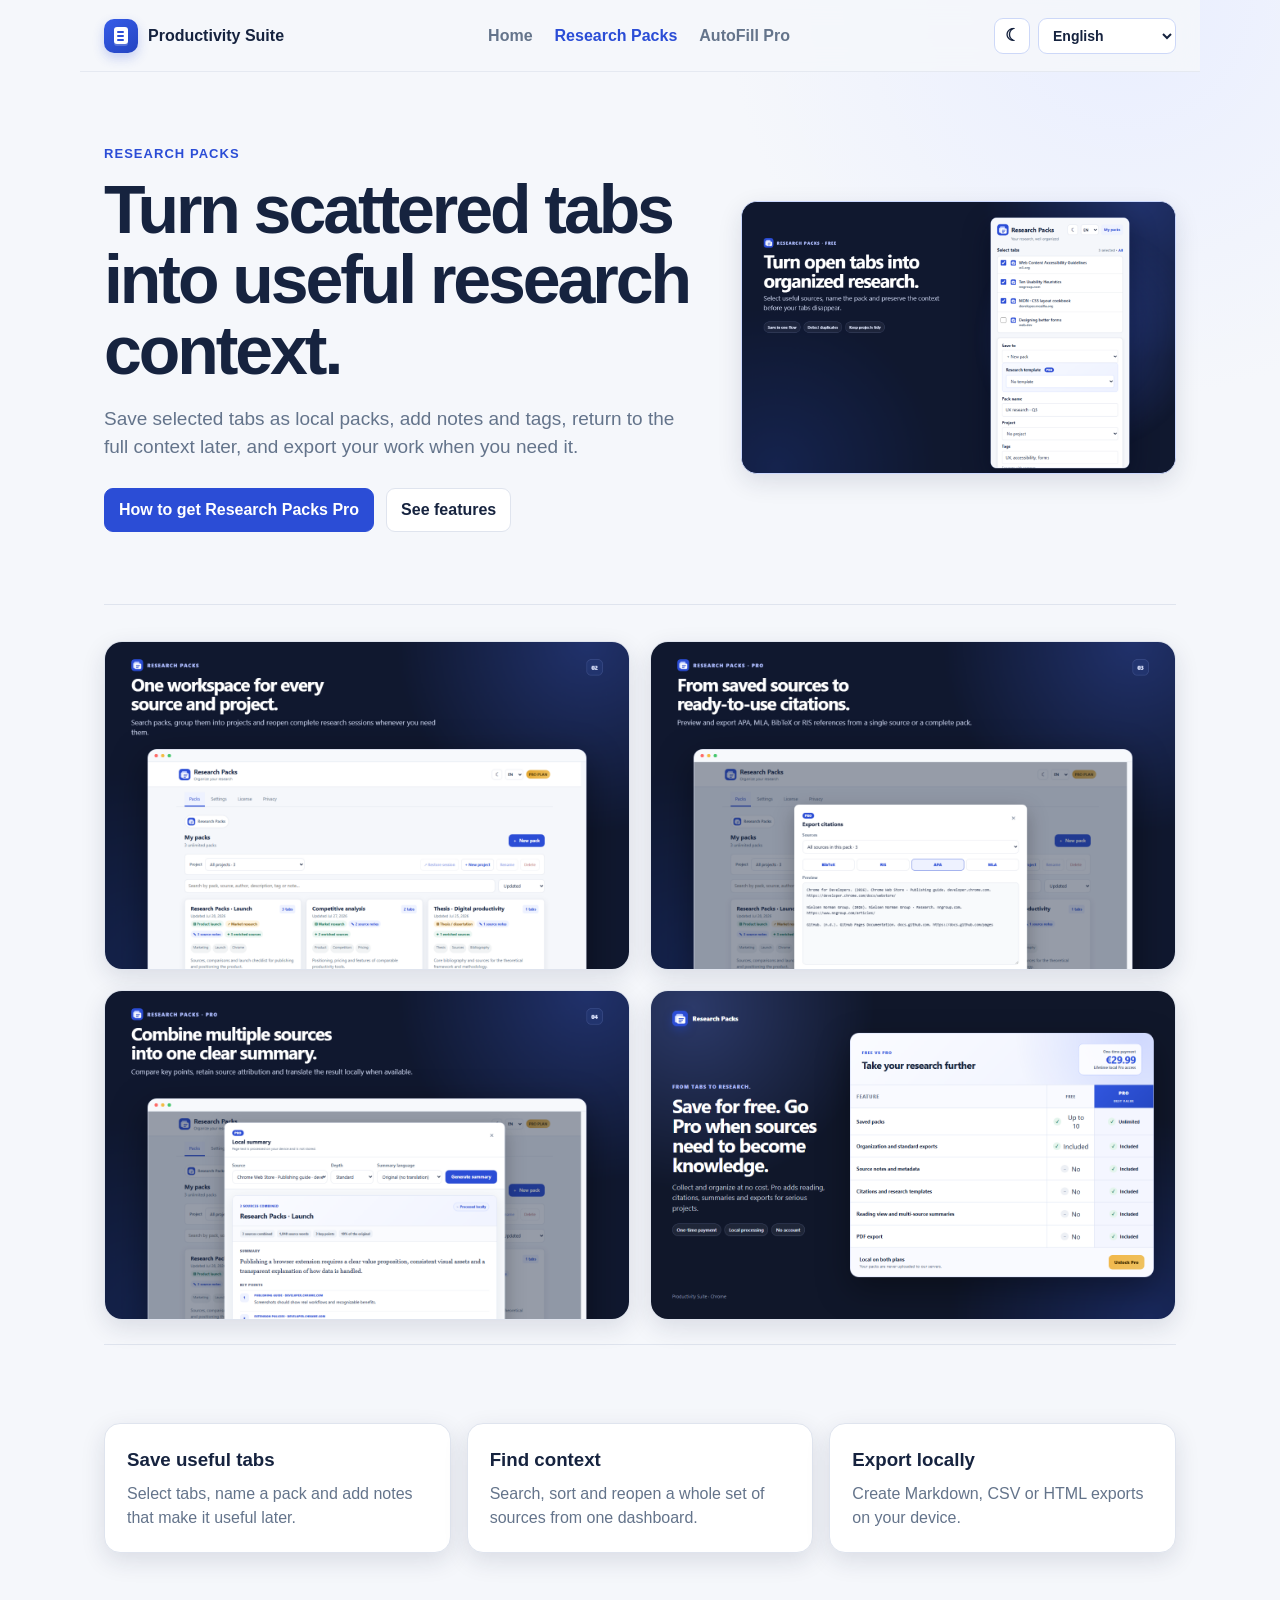
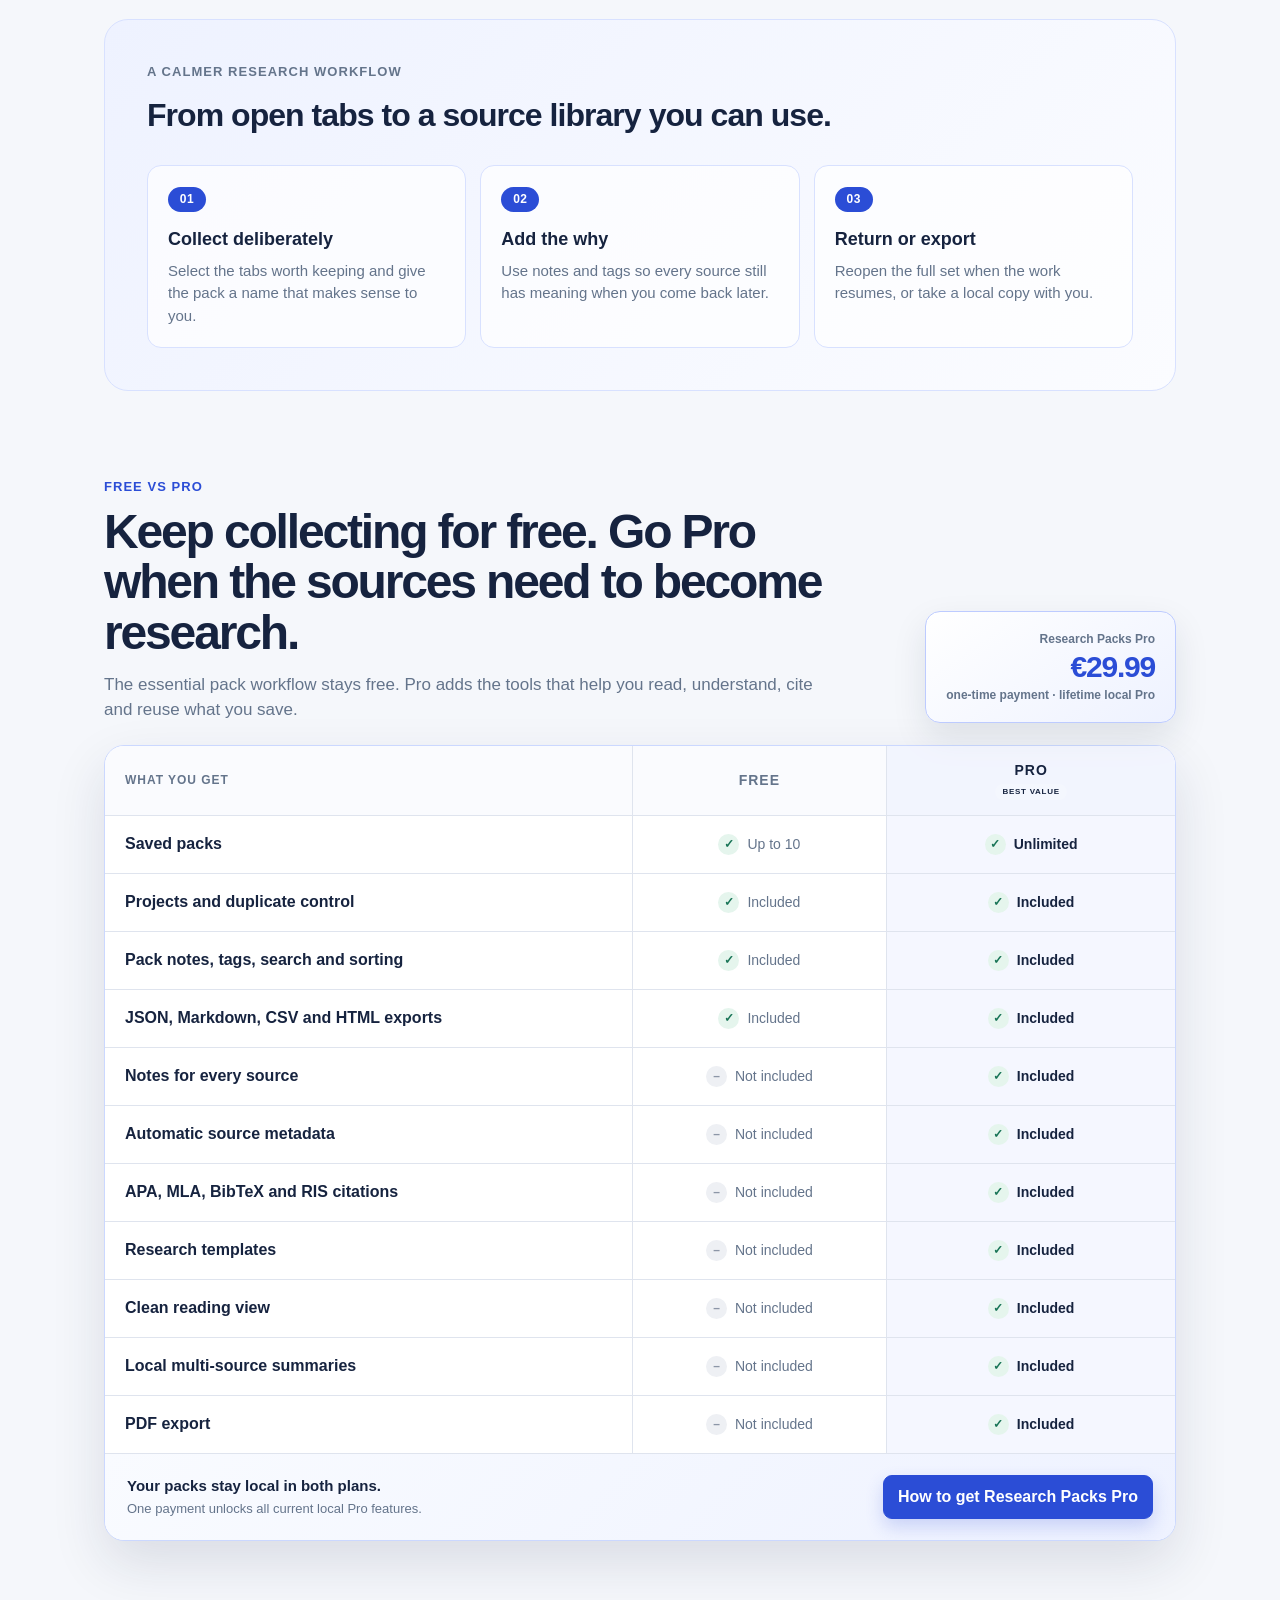
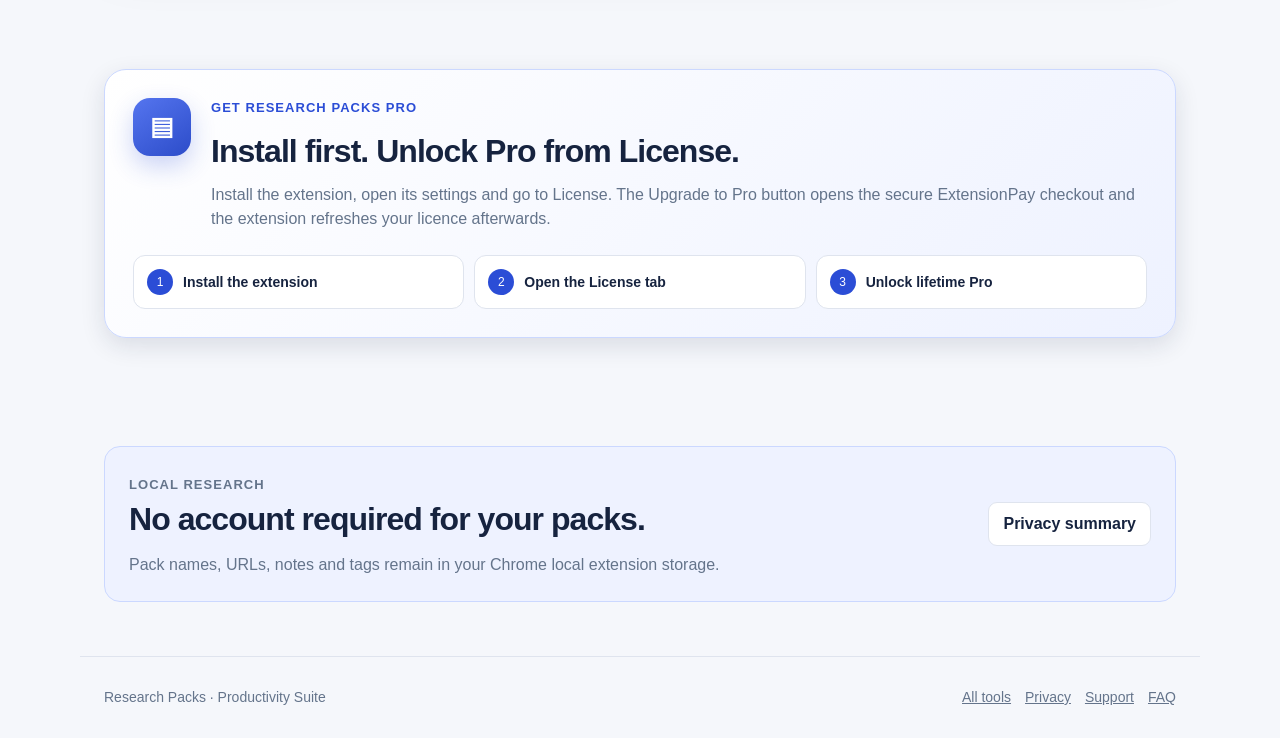
==== research-packs/index.html @ 6aaa20fe "Web" ====
<!doctype html>
<html lang="en">
<head>
<meta charset="utf-8">
<meta name="viewport" content="width=device-width,initial-scale=1">
<meta name="description" content="Research Packs saves and organises research tabs locally in Chrome.">
<meta name="robots" content="index,follow">
<link rel="canonical" href="https://productivitysuite-tools.github.io/productivity-suite-web/research-packs/">
<meta name="theme-color" content="#2b4dd6">
<meta property="og:type" content="website">
<meta property="og:title" content="Research Packs — Organise research tabs">
<meta property="og:description" content="Save and organise research tabs locally in Chrome.">
<meta property="og:url" content="https://productivitysuite-tools.github.io/productivity-suite-web/research-packs/">
<title>Research Packs — Organise research tabs</title>
<link rel="icon" href="data:image/svg+xml,%3Csvg xmlns='http://www.w3.org/2000/svg' viewBox='0 0 34 34'%3E%3Crect width='34' height='34' rx='10' fill='%232b4dd6'/%3E%3Cpath d='M10 8h14v18H10z' fill='white'/%3E%3Cpath d='M13 12h7M13 16h7M13 20h4' stroke='%232b4dd6' stroke-width='2' stroke-linecap='round'/%3E%3C/svg%3E">
<script src="../site.js" defer></script>
<link rel="stylesheet" href="../styles.css">
</head>
<body>
<a class="skip-link" href="#main-content">Skip to main content</a>
<header class="nav">
<a class="brand" href="../index.html"><span class="mark" aria-hidden="true"></span>Productivity Suite</a>
<nav class="nav-links" aria-label="Primary">
<a href="../index.html">Home</a>
<a href="index.html" aria-current="page">Research Packs</a>
<a href="../autofill-pro/index.html">AutoFill Pro</a>
</nav>
<div class="nav-controls"><button class="theme-toggle" type="button" data-theme-toggle aria-label="Use dark mode">☾</button><label class="language-picker"><span class="visually-hidden">Language</span><select data-language-selector aria-label="Choose language"><option value="en">English</option><option value="es">Español</option><option value="ca">Català</option><option value="fr">Français</option><option value="de">Deutsch</option><option value="it">Italiano</option><option value="pt">Português</option><option value="nl">Nederlands</option><option value="ja">日本語</option><option value="zh_CN">简体中文</option></select></label></div>
</header>
<main class="main" id="main-content">
<section class="product-hero">
<div>
<p class="eyebrow">Research Packs</p>
<h1>Turn scattered tabs into useful research context.</h1>
<p class="lead">Save selected tabs as local packs, add notes and tags, return to the full context later, and export your work when you need it.</p>
<div class="actions">
<a class="button button--primary" href="#get-research-packs">How to get Research Packs Pro</a>
<a class="button" href="#features">See features</a>
</div>
</div>
<aside class="product-preview product-preview--image" aria-label="Research Packs preview"><img src="../assets/research-packs/01-save-tabs.png" alt="Research Packs saving selected browser tabs into a new research pack" width="1280" height="800"></aside>
</section>

<section class="product-gallery" aria-label="Research Packs product screenshots">
<img src="../assets/research-packs/02-organize-projects.png" alt="Research Packs workspace with projects and saved source packs" width="1280" height="800" loading="lazy">
<img src="../assets/research-packs/03-export-citations.png" alt="Exporting APA, MLA, BibTeX and RIS citations with Research Packs Pro" width="1280" height="800" loading="lazy">
<img src="../assets/research-packs/04-combined-summary.png" alt="A local multi-source summary in Research Packs Pro" width="1280" height="800" loading="lazy">
<img src="../assets/research-packs/05-free-vs-pro.png" alt="Research Packs Free and Pro feature comparison" width="1280" height="800" loading="lazy">
</section>

<section id="features" class="section">
<h2 class="visually-hidden">Features</h2>
<div class="grid">
<article class="card">
<h3>Save useful tabs</h3>
<p>Select tabs, name a pack and add notes that make it useful later.</p>
</article>
<article class="card">
<h3>Find context</h3>
<p>Search, sort and reopen a whole set of sources from one dashboard.</p>
</article>
<article class="card">
<h3>Export locally</h3>
<p>Create Markdown, CSV or HTML exports on your device.</p>
</article>
</div>
</section>

<section class="section section--soft">
<p class="eyebrow">A calmer research workflow</p>
<h2>From open tabs to a source library you can use.</h2>
<div class="steps">
<article class="step">
<span class="step__number">01</span>
<h3>Collect deliberately</h3>
<p>Select the tabs worth keeping and give the pack a name that makes sense to you.</p>
</article>
<article class="step">
<span class="step__number">02</span>
<h3>Add the why</h3>
<p>Use notes and tags so every source still has meaning when you come back later.</p>
</article>
<article class="step">
<span class="step__number">03</span>
<h3>Return or export</h3>
<p>Reopen the full set when the work resumes, or take a local copy with you.</p>
</article>
</div>
</section>

<section class="section pricing-comparison" id="compare">
<div class="pricing-comparison__intro">
<div>
<p class="eyebrow">Free vs Pro</p>
<h2>Keep collecting for free. Go Pro when the sources need to become research.</h2>
<p>The essential pack workflow stays free. Pro adds the tools that help you read, understand, cite and reuse what you save.</p>
</div>
<div class="pricing-comparison__price">
<span>Research Packs Pro</span>
<strong>€29.99</strong>
<small>one-time payment · lifetime local Pro</small>
</div>
</div>
<div class="pricing-comparison__card">
<div class="pricing-comparison__row pricing-comparison__row--head">
<span>What you get</span><strong>Free</strong><strong class="pricing-comparison__pro-head">Pro <em>Best value</em></strong>
</div>
<div class="pricing-comparison__row"><span>Saved packs</span><span><i class="compare-check">✓</i>Up to 10</span><strong><i class="compare-check">✓</i>Unlimited</strong></div>
<div class="pricing-comparison__row"><span>Projects and duplicate control</span><span><i class="compare-check">✓</i>Included</span><strong><i class="compare-check">✓</i>Included</strong></div>
<div class="pricing-comparison__row"><span>Pack notes, tags, search and sorting</span><span><i class="compare-check">✓</i>Included</span><strong><i class="compare-check">✓</i>Included</strong></div>
<div class="pricing-comparison__row"><span>JSON, Markdown, CSV and HTML exports</span><span><i class="compare-check">✓</i>Included</span><strong><i class="compare-check">✓</i>Included</strong></div>
<div class="pricing-comparison__row"><span>Notes for every source</span><span><i class="compare-check compare-check--off">–</i>Not included</span><strong><i class="compare-check">✓</i>Included</strong></div>
<div class="pricing-comparison__row"><span>Automatic source metadata</span><span><i class="compare-check compare-check--off">–</i>Not included</span><strong><i class="compare-check">✓</i>Included</strong></div>
<div class="pricing-comparison__row"><span>APA, MLA, BibTeX and RIS citations</span><span><i class="compare-check compare-check--off">–</i>Not included</span><strong><i class="compare-check">✓</i>Included</strong></div>
<div class="pricing-comparison__row"><span>Research templates</span><span><i class="compare-check compare-check--off">–</i>Not included</span><strong><i class="compare-check">✓</i>Included</strong></div>
<div class="pricing-comparison__row"><span>Clean reading view</span><span><i class="compare-check compare-check--off">–</i>Not included</span><strong><i class="compare-check">✓</i>Included</strong></div>
<div class="pricing-comparison__row"><span>Local multi-source summaries</span><span><i class="compare-check compare-check--off">–</i>Not included</span><strong><i class="compare-check">✓</i>Included</strong></div>
<div class="pricing-comparison__row"><span>PDF export</span><span><i class="compare-check compare-check--off">–</i>Not included</span><strong><i class="compare-check">✓</i>Included</strong></div>
<div class="pricing-comparison__footer">
<p><strong>Your packs stay local in both plans.</strong><span>One payment unlocks all current local Pro features.</span></p>
<a class="button button--primary" href="#get-research-packs">How to get Research Packs Pro</a>
</div>
</div>
</section>

<section id="get-research-packs" class="section install-section">
<div class="install-card">
<div class="install-card__icon install-card__icon--research" aria-hidden="true">▤</div>
<div class="install-card__copy">
<p class="eyebrow">Get Research Packs Pro</p>
<h2>Install first. Unlock Pro from License.</h2>
<p>Install the extension, open its settings and go to License. The Upgrade to Pro button opens the secure ExtensionPay checkout and the extension refreshes your licence afterwards.</p>
</div>
<ol class="install-steps">
<li><span>1</span><strong>Install the extension</strong></li>
<li><span>2</span><strong>Open the License tab</strong></li>
<li><span>3</span><strong>Unlock lifetime Pro</strong></li>
</ol>
</div>
</section>

<section class="section">
<div class="callout">
<div>
<p class="eyebrow">Local research</p>
<h2>No account required for your packs.</h2>
<p>Pack names, URLs, notes and tags remain in your Chrome local extension storage.</p>
</div>
<a class="button" href="../privacy.html">Privacy summary</a>
</div>
</section>
</main>
<footer class="footer">
<span>Research Packs · Productivity Suite</span>
<nav aria-label="Footer">
<a href="../index.html">All tools</a>
<a href="../privacy.html">Privacy</a>
<a href="../support.html">Support</a>
<a href="../index.html#faq">FAQ</a>
</nav>
</footer>
<script src="../i18n-extra.generated.js"></script>
<script src="../i18n-ca-extra.js"></script>
<script src="../i18n.js"></script>
</body>
</html>
---- styles.css ----
:root{--primary:#2b4dd6;--primary-hover:#223fb8;--primary-soft:#eef2ff;--pro:#e3a62f;--success:#1f8a5b;--bg:#f5f7fb;--surface:#fff;--text:#16233f;--muted:#64748b;--border:#dfe4ee;--radius:16px;--shadow:0 8px 24px rgba(22,35,63,.12);--font:Inter,-apple-system,BlinkMacSystemFont,"Segoe UI",Roboto,Helvetica,Arial,sans-serif}
*{box-sizing:border-box}
html{scroll-behavior:smooth}
@media (prefers-reduced-motion:reduce){html{scroll-behavior:auto}}
body{min-width:320px;margin:0;background:radial-gradient(circle at 88% 0,#e9eeff 0,transparent 25rem),var(--bg);color:var(--text);font:16px/1.5 var(--font)}
a{color:inherit}
a:focus-visible,button:focus-visible,.button:focus-visible{outline:3px solid var(--primary);outline-offset:3px}
img{max-width:100%;display:block}

.visually-hidden{position:absolute;width:1px;height:1px;padding:0;margin:-1px;overflow:hidden;clip:rect(0,0,0,0);white-space:nowrap;border:0}

/* Skip link */
.skip-link{position:absolute;left:12px;top:-48px;background:var(--primary);color:#fff;padding:10px 16px;border-radius:8px;font-weight:700;text-decoration:none;z-index:100;transition:top .15s ease}
.skip-link:focus{top:12px}

.nav,.footer,.main{max-width:1120px;margin:auto;padding-left:24px;padding-right:24px}
.nav{position:sticky;top:0;z-index:20;min-height:72px;display:flex;align-items:center;justify-content:space-between;gap:18px;flex-wrap:wrap;background:rgba(245,247,251,.86);backdrop-filter:blur(14px);border-bottom:1px solid rgba(223,228,238,.72)}
.brand{display:flex;align-items:center;gap:10px;text-decoration:none;font-weight:800}
.mark{position:relative;display:grid;place-items:center;width:34px;height:34px;border-radius:10px;background:linear-gradient(145deg,#365ce8,#2444c1);color:#fff;flex-shrink:0;box-shadow:0 5px 12px rgba(43,77,214,.24)}
.mark:before{content:"";width:14px;height:17px;border-radius:3px;background:#fff;box-shadow:0 2px 0 rgba(255,255,255,.22)}
.mark:after{content:"";position:absolute;width:7px;height:2px;border-radius:99px;background:var(--primary);box-shadow:0 4px 0 var(--primary),0 8px 0 var(--primary);transform:translate(-1px,-4px)}
.nav-links{display:flex;gap:18px;align-items:center;flex-wrap:wrap}
.nav-links a{text-decoration:none;color:var(--muted);font-weight:650;padding:6px 2px;transition:color .18s ease}
.nav-links a:hover{color:var(--primary)}
.nav-links a[aria-current="page"]{color:var(--primary)}
.language-picker{display:flex;align-items:center;flex-shrink:0}
.language-picker select{min-height:36px;padding:6px 29px 6px 10px;border:1px solid #cdd8f8;border-radius:9px;background:#fff;color:var(--text);font:700 14px var(--font);cursor:pointer;outline:none}
.language-picker select:hover,.language-picker select:focus{border-color:var(--primary)}
.nav-controls{display:flex;align-items:center;gap:8px;flex-shrink:0}
.theme-toggle{display:grid;width:36px;height:36px;place-items:center;border:1px solid #cdd8f8;border-radius:9px;background:var(--surface);color:var(--text);font:700 17px/1 var(--font);cursor:pointer}
.theme-toggle:hover,.theme-toggle:focus-visible{border-color:var(--primary);color:var(--primary)}

.button{display:inline-flex;justify-content:center;align-items:center;min-height:42px;padding:9px 14px;border:1px solid var(--border);border-radius:9px;background:#fff;color:var(--text);text-decoration:none;font-weight:750;font-family:inherit;font-size:16px;cursor:pointer}
.button--primary{border-color:var(--primary);background:var(--primary);color:#fff}
.button--primary:hover{background:var(--primary-hover)}
.button[disabled],.button[aria-disabled="true"]{cursor:not-allowed;opacity:.65}
.button[disabled]:hover,.button[aria-disabled="true"]:hover{background:var(--primary)}

.hero,.product-hero{display:grid;grid-template-columns:1.15fr .85fr;gap:48px;align-items:center;padding:72px 0}
.eyebrow{margin:0 0 10px;color:var(--primary);font-size:13px;font-weight:800;letter-spacing:.08em;text-transform:uppercase}
.hero h1,.product-hero h1{max-width:720px;margin:0;font-size:clamp(38px,6vw,68px);line-height:1.04;letter-spacing:-.045em}
.lead{max-width:650px;color:var(--muted);font-size:19px}
.actions{display:flex;flex-wrap:wrap;gap:12px;margin-top:26px}
.panel,.card{border:1px solid var(--border);border-radius:var(--radius);background:var(--surface);box-shadow:var(--shadow)}
.panel{padding:28px}
.panel h2{margin-top:0}
.suite-preview{display:grid;gap:12px}
.suite-preview article{padding:16px;border:1px solid var(--border);border-radius:12px;background:var(--bg)}
.suite-preview h3{margin:0;font-size:17px}
.suite-preview p{margin:5px 0 0;color:var(--muted);font-size:14px}
.suite-preview__footer{padding-top:2px!important;font-size:13px!important}
.section{padding:54px 0}
.section h2{margin:0 0 10px;font-size:32px;letter-spacing:-.03em}
.section>p{max-width:720px;color:var(--muted)}
.section-intro{margin:0;max-width:680px;color:var(--muted);font-size:17px}
.section--soft{margin:12px 0;padding:42px;border:1px solid #d8e1ff;border-radius:24px;background:linear-gradient(135deg,#eef2ff,#fbfcff)}
.grid{display:grid;grid-template-columns:repeat(3,1fr);gap:16px;margin-top:24px}
.card{padding:22px;transition:transform .2s ease,box-shadow .2s ease,border-color .2s ease}
.card:hover{transform:translateY(-4px);border-color:#becdff;box-shadow:0 15px 32px rgba(22,35,63,.14)}
.card h3{margin:0 0 8px}
.card p{margin:0;color:var(--muted)}
.product-hero{min-height:440px;border-bottom:1px solid var(--border)}
.product-preview{padding:18px;border:1px solid #cbd8ff;border-radius:var(--radius);background:linear-gradient(140deg,#eaf0ff,#f8faff);box-shadow:var(--shadow)}
.product-preview .mock-window{height:240px}
.product-preview--image{overflow:hidden;padding:0;background:#10182f}
.product-preview--image img{display:block;width:100%;height:auto;aspect-ratio:16/10;object-fit:cover}
.product-gallery{display:grid;grid-template-columns:repeat(2,minmax(0,1fr));gap:20px;padding:36px 0 24px;border-bottom:1px solid var(--border)}
.product-gallery img{display:block;width:100%;height:auto;border:1px solid var(--border);border-radius:18px;background:#10182f;box-shadow:var(--shadow)}
.callout{display:flex;justify-content:space-between;gap:20px;align-items:center;padding:24px;border:1px solid #cbd8ff;border-radius:var(--radius);background:var(--primary-soft)}
.callout p{margin:4px 0 0;color:var(--muted)}
.footer{display:flex;justify-content:space-between;gap:16px;padding-top:30px;padding-bottom:30px;border-top:1px solid var(--border);color:var(--muted);font-size:14px;flex-wrap:wrap}
.footer nav{display:flex;gap:14px;flex-wrap:wrap}
.footer a{transition:color .18s ease}
.footer a:hover{color:var(--primary)}

.trust-list{display:flex;flex-wrap:wrap;gap:8px;margin:22px 0 0;padding:0;list-style:none}
.trust-list li{padding:6px 10px;border:1px solid #d4defe;border-radius:999px;background:#fff;color:#405272;font-size:13px;font-weight:700}
.steps{display:grid;grid-template-columns:repeat(3,1fr);gap:14px;margin-top:26px}
.step{padding:20px;border:1px solid #d8e1ff;border-radius:14px;background:rgba(255,255,255,.7)}
.step__number{display:inline-flex;align-items:center;justify-content:center;min-width:38px;height:25px;border-radius:999px;background:var(--primary);color:#fff;font-size:12px;font-weight:850;letter-spacing:.04em}
.step h3{margin:14px 0 7px;font-size:18px}
.step p{margin:0;color:var(--muted);font-size:15px}

.pricing-comparison{padding-top:74px;padding-bottom:74px}
.pricing-comparison__intro{display:grid;grid-template-columns:minmax(0,1fr) auto;gap:32px;align-items:end;margin-bottom:22px}
.pricing-comparison__intro h2{max-width:760px;margin:0;font-size:clamp(30px,4.3vw,48px);line-height:1.05;letter-spacing:-.045em}
.pricing-comparison__intro>div>p:last-child{max-width:710px;margin:14px 0 0;color:var(--muted);font-size:17px}
.pricing-comparison__price{min-width:230px;padding:18px 20px;border:1px solid #bdcbff;border-radius:15px;background:linear-gradient(145deg,#fff,#eef2ff);box-shadow:0 14px 34px rgba(22,35,63,.1);text-align:right}
.pricing-comparison__price span,.pricing-comparison__price small{display:block;color:var(--muted);font-size:12px;font-weight:700}
.pricing-comparison__price strong{display:block;margin:3px 0;color:var(--primary);font-size:30px;line-height:1.05;letter-spacing:-.04em}
.pricing-comparison__card{overflow:hidden;border:1px solid #cbd8ff;border-radius:20px;background:var(--surface);box-shadow:0 22px 54px rgba(22,35,63,.12)}
.pricing-comparison__row{display:grid;grid-template-columns:minmax(270px,1.55fr) minmax(170px,.75fr) minmax(190px,.85fr);min-height:58px;border-bottom:1px solid var(--border)}
.pricing-comparison__row>*{display:flex;align-items:center;min-width:0;padding:14px 20px}
.pricing-comparison__row>:not(:first-child){justify-content:center;gap:8px;border-left:1px solid var(--border);color:var(--muted);text-align:center;font-size:14px}
.pricing-comparison__row>span:first-child{font-weight:720}
.pricing-comparison__row>strong:last-child{background:rgba(238,242,255,.58);color:var(--text);font-weight:750}
.pricing-comparison__row--head{min-height:70px;background:#fafbfe;color:var(--muted);font-size:12px;font-weight:850;letter-spacing:.08em;text-transform:uppercase}
.pricing-comparison__row--head>:last-child{background:linear-gradient(135deg,#2f52d8,#2444bd);color:#fff}
.pricing-comparison__pro-head{flex-direction:column;gap:3px!important}
.pricing-comparison__pro-head em{padding:2px 7px;border-radius:999px;background:rgba(255,255,255,.16);font-size:8px;font-style:normal;letter-spacing:.09em}
.compare-check{display:inline-grid;width:21px;height:21px;flex:none;place-items:center;border-radius:50%;background:#e5f5ed;color:#187456;font-size:12px;font-style:normal;font-weight:900}
.compare-check--off{background:#eef0f4;color:#8c96a7}
.pricing-comparison__footer{display:flex;align-items:center;justify-content:space-between;gap:24px;padding:21px 22px;background:linear-gradient(135deg,#f9fbff,#eef2ff)}
.pricing-comparison__footer p{display:grid;gap:2px;margin:0;color:var(--muted);font-size:13px}
.pricing-comparison__footer p strong{color:var(--text);font-size:15px}
.pricing-comparison__footer .button{min-width:195px;box-shadow:0 8px 18px rgba(43,77,214,.2)}

.product-grid{display:grid;grid-template-columns:repeat(2,minmax(0,1fr));gap:22px;margin-top:26px}
.product-card{overflow:hidden;padding:0}
.product-card__visual{min-height:225px;padding:18px;background:linear-gradient(140deg,#eaf0ff,#f8faff)}
.product-card__visual--image{min-height:0;padding:0;background:#10182f}
.product-card__visual--image img{display:block;width:100%;height:auto;aspect-ratio:440/280;object-fit:cover}
.product-card__body{padding:24px}
.product-card__body h3{font-size:25px}
.product-card__body p{margin:8px 0;color:var(--muted)}
.product-card__links{display:flex;gap:10px;flex-wrap:wrap;margin-top:18px}
.mock-window{height:188px;padding:12px;border:1px solid #cbd5e8;border-radius:12px;background:#fff;box-shadow:0 12px 25px #2b4dd622}
.mock-bar{display:flex;gap:5px;align-items:center;height:18px;border-bottom:1px solid #edf0f6}
.mock-bar i{width:6px;height:6px;border-radius:50%;background:#c8d3e8}
.mock-title{margin-top:13px;font-size:12px;font-weight:800}
.mock-line{height:8px;margin-top:9px;border-radius:20px;background:#e9edf5}
.mock-line--short{width:62%}
.mock-tag{display:inline-block;margin:10px 4px 0 0;padding:3px 7px;border-radius:20px;background:#eef2ff;color:#2b4dd6;font-size:10px}
.mock-action{display:inline-block;margin-top:14px;padding:6px 10px;border-radius:6px;background:#2b4dd6;color:#fff;font-size:10px;font-weight:800}
.profile-row{display:flex;align-items:center;justify-content:space-between;margin-top:12px;padding:9px;border:1px solid #e4e9f2;border-radius:7px;font-size:11px}
.profile-dot{width:22px;height:22px;border-radius:50%;background:#e3a62f}
.mini-check{color:#1f8a5b;font-weight:900}
.check-list{display:grid;gap:8px;margin:18px 0 0;padding:0;list-style:none;color:var(--muted)}
.check-list li:before{content:'✓';margin-right:8px;color:var(--success);font-weight:900}

.not-found{padding:96px 0;text-align:center;grid-template-columns:1fr}
.not-found .actions{justify-content:center}

.faq-section{max-width:900px;margin:0 auto}
.faq-list{display:grid;gap:11px;margin-top:28px}
.faq-list details{overflow:hidden;border:1px solid var(--border);border-radius:14px;background:var(--surface);box-shadow:0 6px 18px rgba(22,35,63,.06)}
.faq-list summary{position:relative;padding:18px 52px 18px 20px;font-weight:780;cursor:pointer;list-style:none}
.faq-list summary::-webkit-details-marker{display:none}
.faq-list summary:after{content:"+";position:absolute;right:18px;top:50%;display:grid;width:25px;height:25px;place-items:center;border-radius:50%;background:var(--primary-soft);color:var(--primary);font-size:18px;transform:translateY(-50%)}
.faq-list details[open] summary:after{content:"−"}
.faq-list details[open] summary{border-bottom:1px solid var(--border)}
.faq-list details p{margin:0;padding:16px 20px 19px;color:var(--muted)}

.install-card{display:grid;grid-template-columns:auto minmax(0,1fr);gap:20px;padding:28px;border:1px solid #cbd8ff;border-radius:22px;background:linear-gradient(135deg,var(--surface),var(--primary-soft));box-shadow:var(--shadow)}
.install-card__icon{display:grid;width:58px;height:58px;place-items:center;border-radius:17px;background:linear-gradient(145deg,#365ce8,#2444c1);color:#fff;font-size:25px;font-weight:900;box-shadow:0 10px 24px rgba(43,77,214,.24)}
.install-card__icon--research{background:linear-gradient(145deg,#5575ef,#2c4cc9)}
.install-card__copy h2{margin:0 0 8px}
.install-card__copy p:last-child{margin:0;color:var(--muted)}
.install-steps{grid-column:1/-1;display:grid;grid-template-columns:repeat(3,1fr);gap:10px;margin:4px 0 0;padding:0;list-style:none}
.install-steps li{display:flex;align-items:center;gap:10px;padding:13px;border:1px solid var(--border);border-radius:12px;background:var(--surface);font-size:14px}
.install-steps li span{display:grid;width:26px;height:26px;flex:none;place-items:center;border-radius:50%;background:var(--primary);color:#fff;font-size:12px}

.support-grid{display:grid;grid-template-columns:repeat(2,minmax(0,1fr));gap:18px;margin-top:28px}
.support-card{display:flex;min-height:290px;align-items:flex-start;flex-direction:column}
.support-card__product{display:inline-flex;margin-bottom:18px;padding:6px 10px;border-radius:999px;background:#e8edff;color:#2347c3;font-size:12px;font-weight:850}
.support-card__product--auto{background:#e4f4ef;color:#176d52}
.support-card h2{font-size:23px}
.support-card p{color:var(--muted)}
.support-card .button{margin-top:auto}
.support-checklist{display:grid;grid-template-columns:minmax(210px,.75fr) minmax(260px,1.25fr);gap:18px 30px;margin-top:18px}
.support-checklist h2{margin-bottom:0}
.support-checklist .check-list{margin:0}
.support-checklist .helper{grid-column:1/-1;margin:0;padding-top:16px;border-top:1px solid var(--border);color:var(--muted);font-size:13px}

html[data-theme="dark"]{
  color-scheme:dark;
  --primary:#8198ff;
  --primary-hover:#6f88f6;
  --primary-soft:#1c2748;
  --success:#5fd0a1;
  --bg:#101624;
  --surface:#182132;
  --text:#edf2ff;
  --muted:#a9b6cc;
  --border:#303b50;
  --shadow:0 12px 30px rgba(0,0,0,.28);
}
html[data-theme="dark"] body{background:radial-gradient(circle at 88% 0,#1b2850 0,transparent 25rem),var(--bg)}
html[data-theme="dark"] .nav{background:rgba(16,22,36,.88);border-color:rgba(48,59,80,.82)}
html[data-theme="dark"] .language-picker select,
html[data-theme="dark"] .theme-toggle,
html[data-theme="dark"] .button,
html[data-theme="dark"] .trust-list li{border-color:#3b4964;background:var(--surface);color:var(--text)}
html[data-theme="dark"] .button--primary{border-color:#6f88f6;background:#5571e7;color:#fff}
html[data-theme="dark"] .button--primary:hover{background:#6680ed}
html[data-theme="dark"] .suite-preview article,
html[data-theme="dark"] .step{border-color:#36435f;background:rgba(24,33,50,.82)}
html[data-theme="dark"] .section--soft,
html[data-theme="dark"] .product-preview,
html[data-theme="dark"] .product-card__visual,
html[data-theme="dark"] .callout{border-color:#354361;background:linear-gradient(135deg,#17213a,#121a2b)}
html[data-theme="dark"] .mock-window{border-color:#3a465b;background:#121a28;box-shadow:0 12px 25px rgba(0,0,0,.24)}
html[data-theme="dark"] .mock-bar{border-color:#2d3749}
html[data-theme="dark"] .mock-line{background:#2c374a}
html[data-theme="dark"] .mock-tag{background:#25345f;color:#a8b8ff}
html[data-theme="dark"] .profile-row{border-color:#354156}
html[data-theme="dark"] .pricing-comparison__price,
html[data-theme="dark"] .install-card{border-color:#3a4c76;background:linear-gradient(145deg,#1b263b,#17213a)}
html[data-theme="dark"] .pricing-comparison__row--head{background:#141d2c}
html[data-theme="dark"] .pricing-comparison__row>strong:last-child{background:rgba(50,70,127,.2)}
html[data-theme="dark"] .pricing-comparison__row--head>:last-child{background:linear-gradient(135deg,#405bc8,#3149ad);color:#fff}
html[data-theme="dark"] .pricing-comparison__footer{background:linear-gradient(135deg,#172135,#1b2846)}
html[data-theme="dark"] .compare-check{background:#1d4c3d;color:#8ce1bf}
html[data-theme="dark"] .compare-check--off{background:#2c3545;color:#9aa6b9}
html[data-theme="dark"] .faq-list details{box-shadow:0 8px 22px rgba(0,0,0,.16)}
html[data-theme="dark"] .support-card__product{background:#25345f;color:#b5c2ff}
html[data-theme="dark"] .support-card__product--auto{background:#1d493c;color:#94dfc2}

@media(max-width:900px){
  .grid{grid-template-columns:repeat(2,1fr)}
}
@media(max-width:760px){
  .nav{min-height:64px;padding-top:10px;padding-bottom:10px}
  .nav-links{gap:10px;font-size:14px}
  .language-picker select{min-height:34px;font-size:13px}
  .hero,.product-hero{grid-template-columns:1fr;padding:42px 0}
  .grid{grid-template-columns:1fr}
  .product-gallery{grid-template-columns:1fr;gap:14px;padding-top:24px}
  .product-grid{grid-template-columns:1fr}
  .steps{grid-template-columns:1fr}
  .pricing-comparison__intro{grid-template-columns:1fr;align-items:start}
  .pricing-comparison__price{text-align:left}
  .pricing-comparison__card{overflow-x:auto}
  .pricing-comparison__row{min-width:680px}
  .pricing-comparison__footer{min-width:680px}
  .section--soft{padding:28px 20px}
  .callout,.footer{align-items:flex-start;flex-direction:column}
  .support-grid{grid-template-columns:1fr}
  .support-checklist{grid-template-columns:1fr}
  .install-steps{grid-template-columns:1fr}
  .nav,.footer,.main{padding-left:16px;padding-right:16px}
}
@media(max-width:480px){
  .nav{gap:9px}
  .brand{font-size:15px}
  .mark{width:32px;height:32px}
  .nav-controls{margin-left:auto}
  .nav-links{order:3;width:100%;justify-content:space-between;font-size:13px}
  .hero h1,.product-hero h1{font-size:clamp(30px,9vw,44px)}
  .lead{font-size:17px}
  .actions{flex-direction:column;align-items:stretch}
  .actions .button{width:100%}
  .pricing-comparison{padding-top:54px;padding-bottom:54px}
  .pricing-comparison__price{min-width:0}
  .install-card{grid-template-columns:1fr;padding:22px}
}
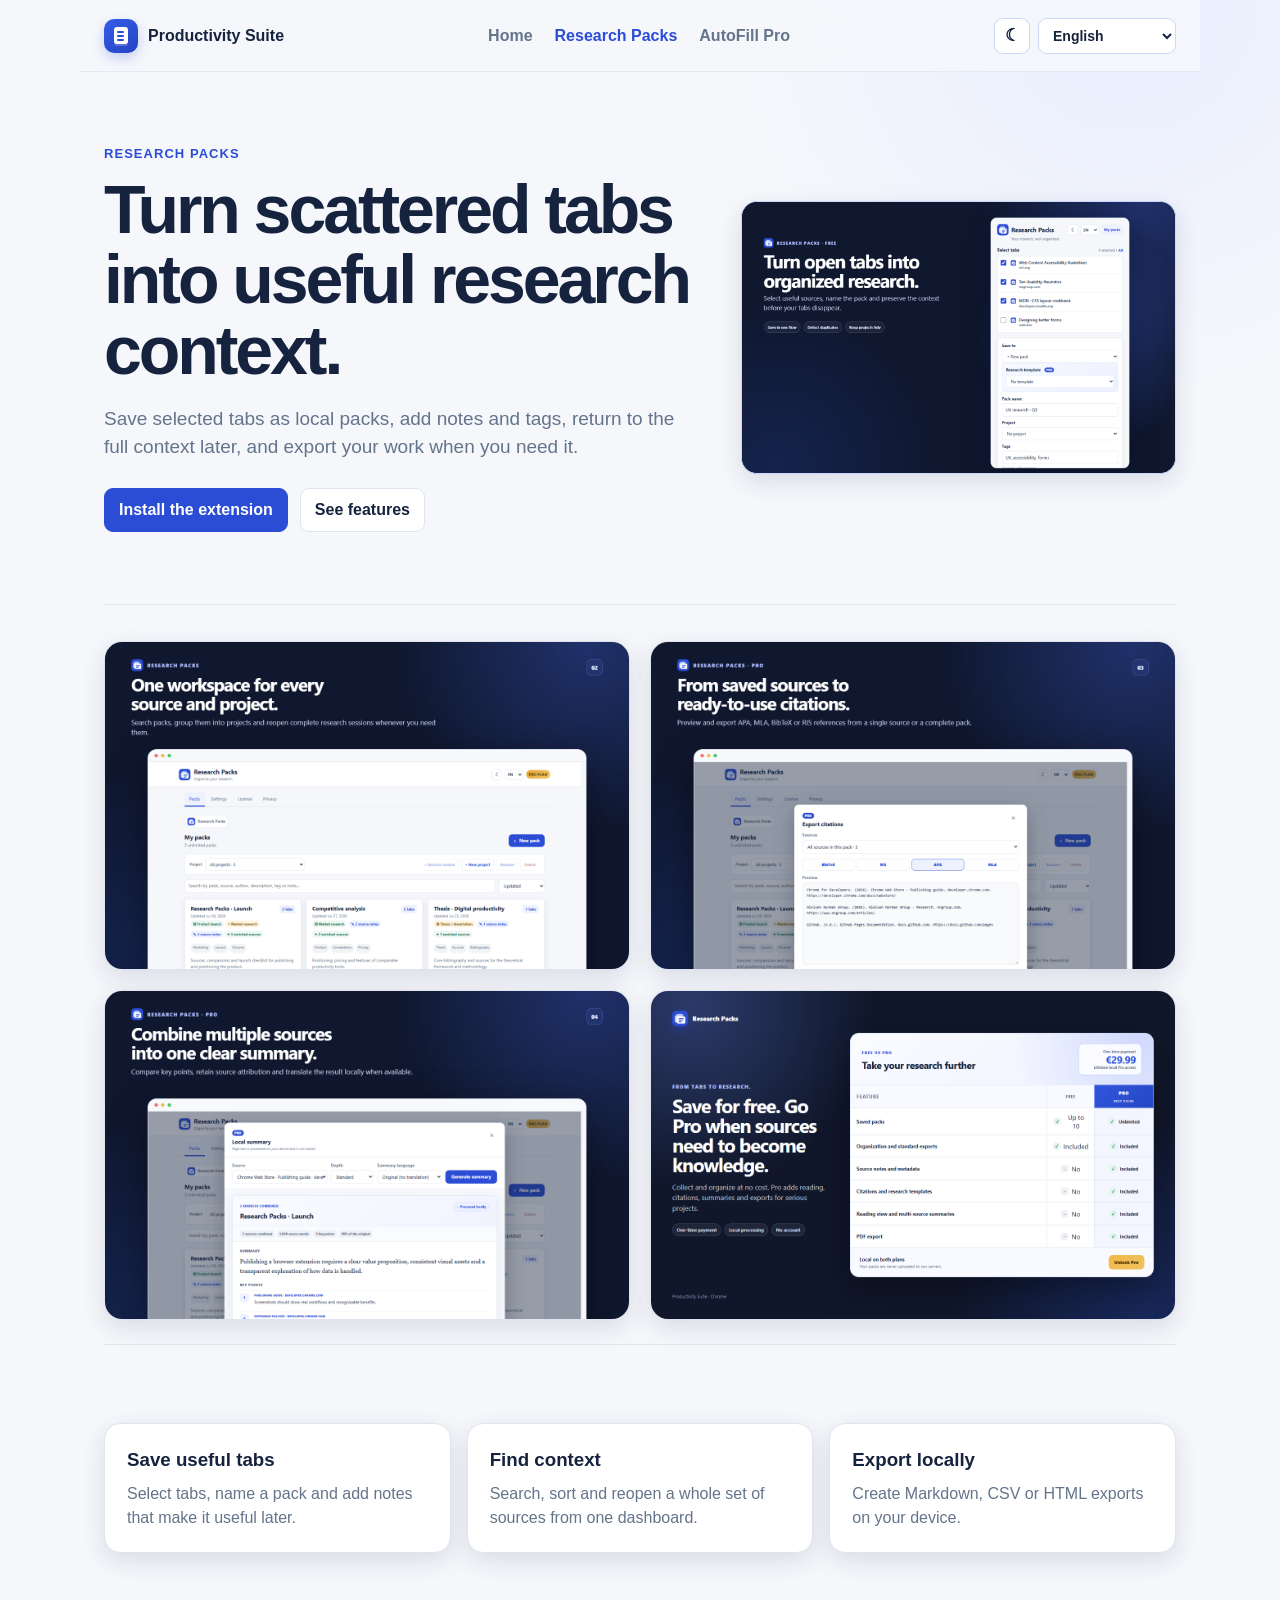
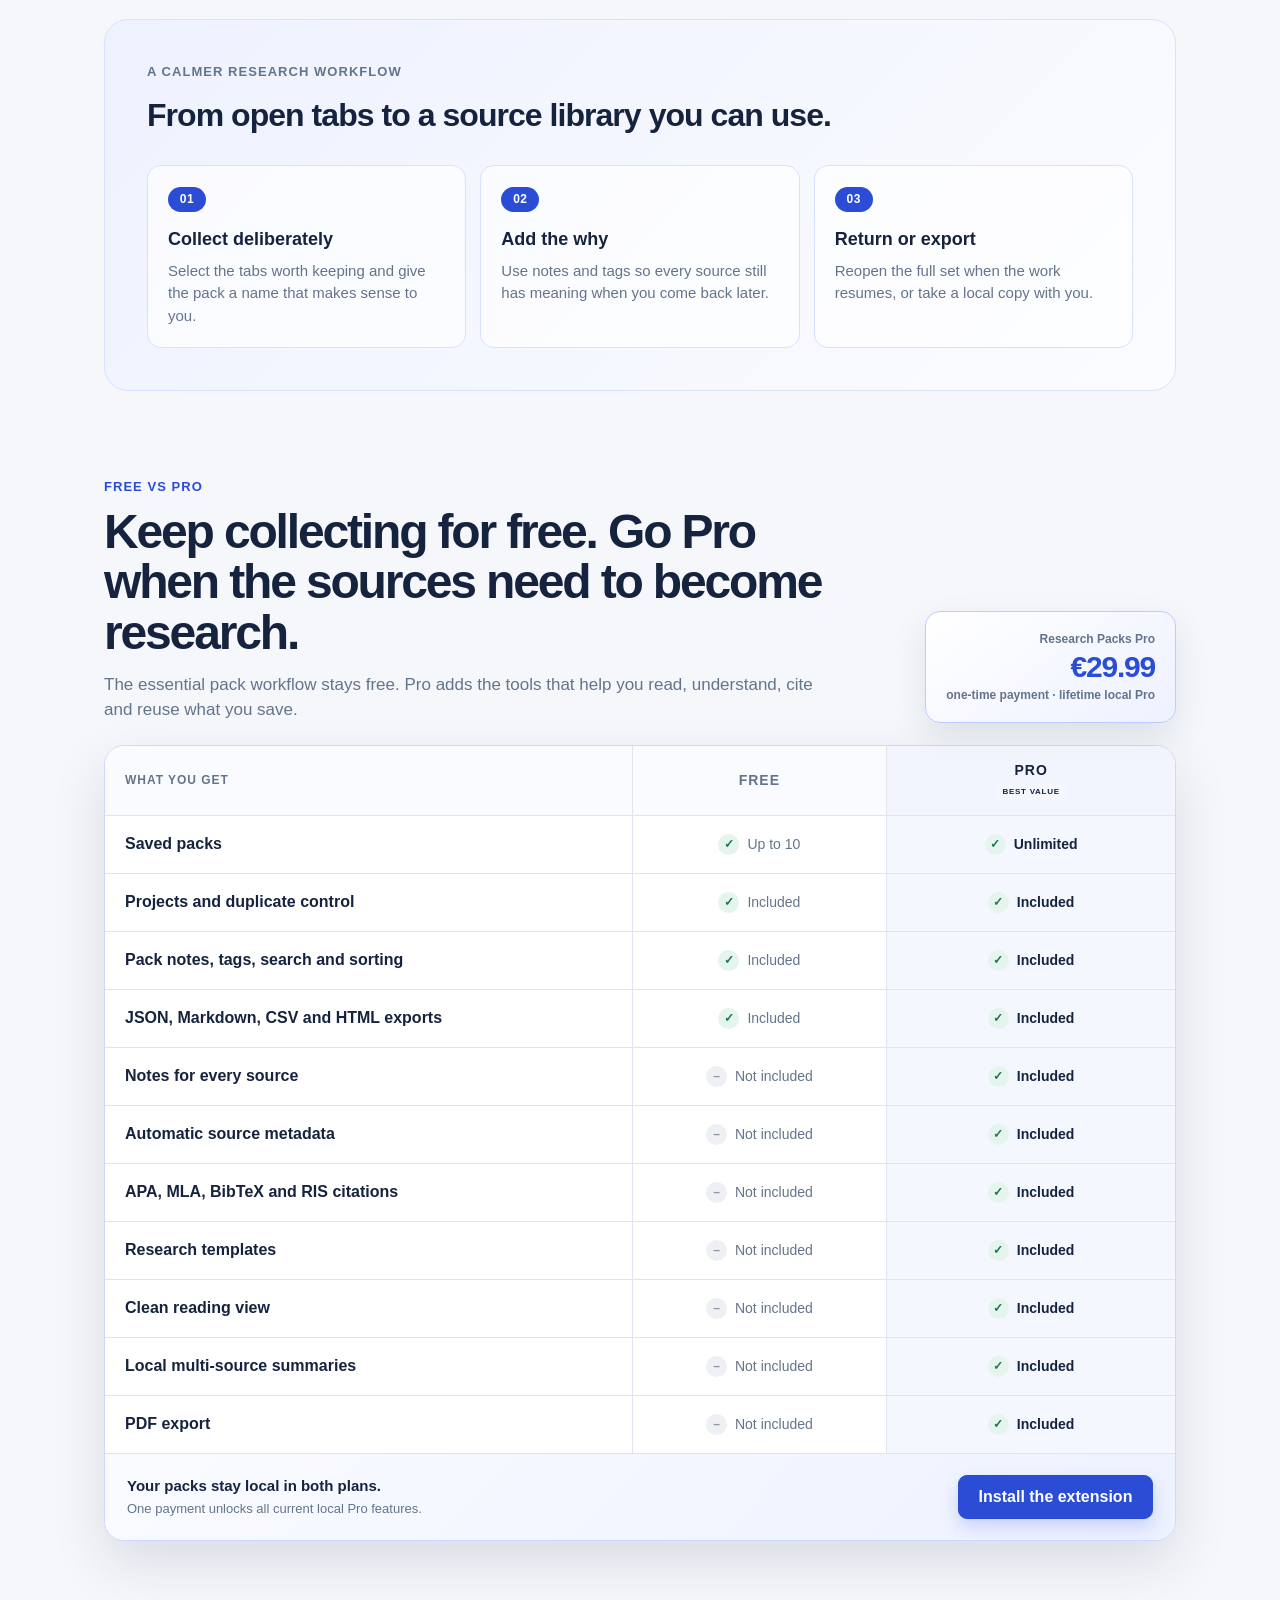
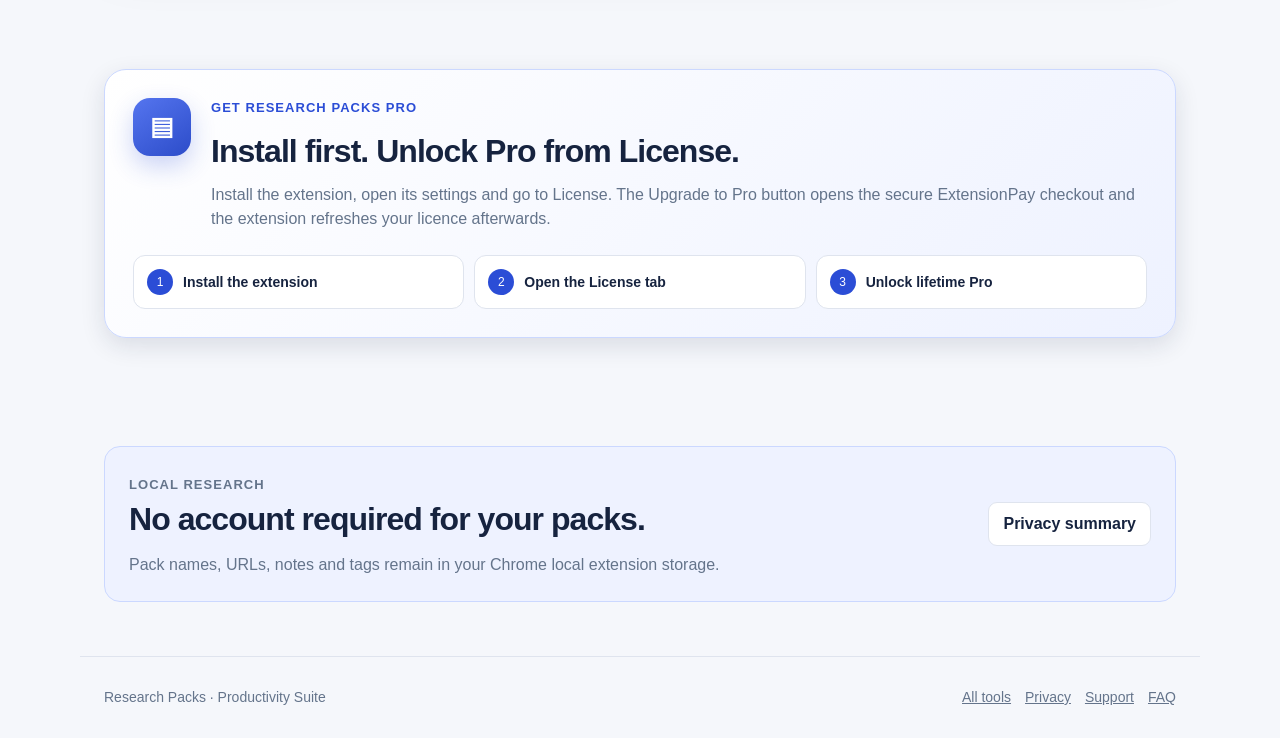
==== commit 4169df86: "Link Research Packs Chrome Web Store listing" ====
--- a/research-packs/index.html
+++ b/research-packs/index.html
@@ -34,7 +34,7 @@
 <h1>Turn scattered tabs into useful research context.</h1>
 <p class="lead">Save selected tabs as local packs, add notes and tags, return to the full context later, and export your work when you need it.</p>
 <div class="actions">
-<a class="button button--primary" href="#get-research-packs">How to get Research Packs Pro</a>
+<a class="button button--primary" href="https://chromewebstore.google.com/detail/research-packs/egpdhifjgdfcbofelgkhgaibdibgdnao?utm_source=productivity_suite_web&amp;utm_medium=referral&amp;utm_campaign=research_packs_launch" target="_blank" rel="noopener noreferrer">Install the extension</a>
 <a class="button" href="#features">See features</a>
 </div>
 </div>
@@ -118,7 +118,7 @@
 <div class="pricing-comparison__row"><span>PDF export</span><span><i class="compare-check compare-check--off">–</i>Not included</span><strong><i class="compare-check">✓</i>Included</strong></div>
 <div class="pricing-comparison__footer">
 <p><strong>Your packs stay local in both plans.</strong><span>One payment unlocks all current local Pro features.</span></p>
-<a class="button button--primary" href="#get-research-packs">How to get Research Packs Pro</a>
+<a class="button button--primary" href="https://chromewebstore.google.com/detail/research-packs/egpdhifjgdfcbofelgkhgaibdibgdnao?utm_source=productivity_suite_web&amp;utm_medium=referral&amp;utm_campaign=research_packs_launch" target="_blank" rel="noopener noreferrer">Install the extension</a>
 </div>
 </div>
 </section>
